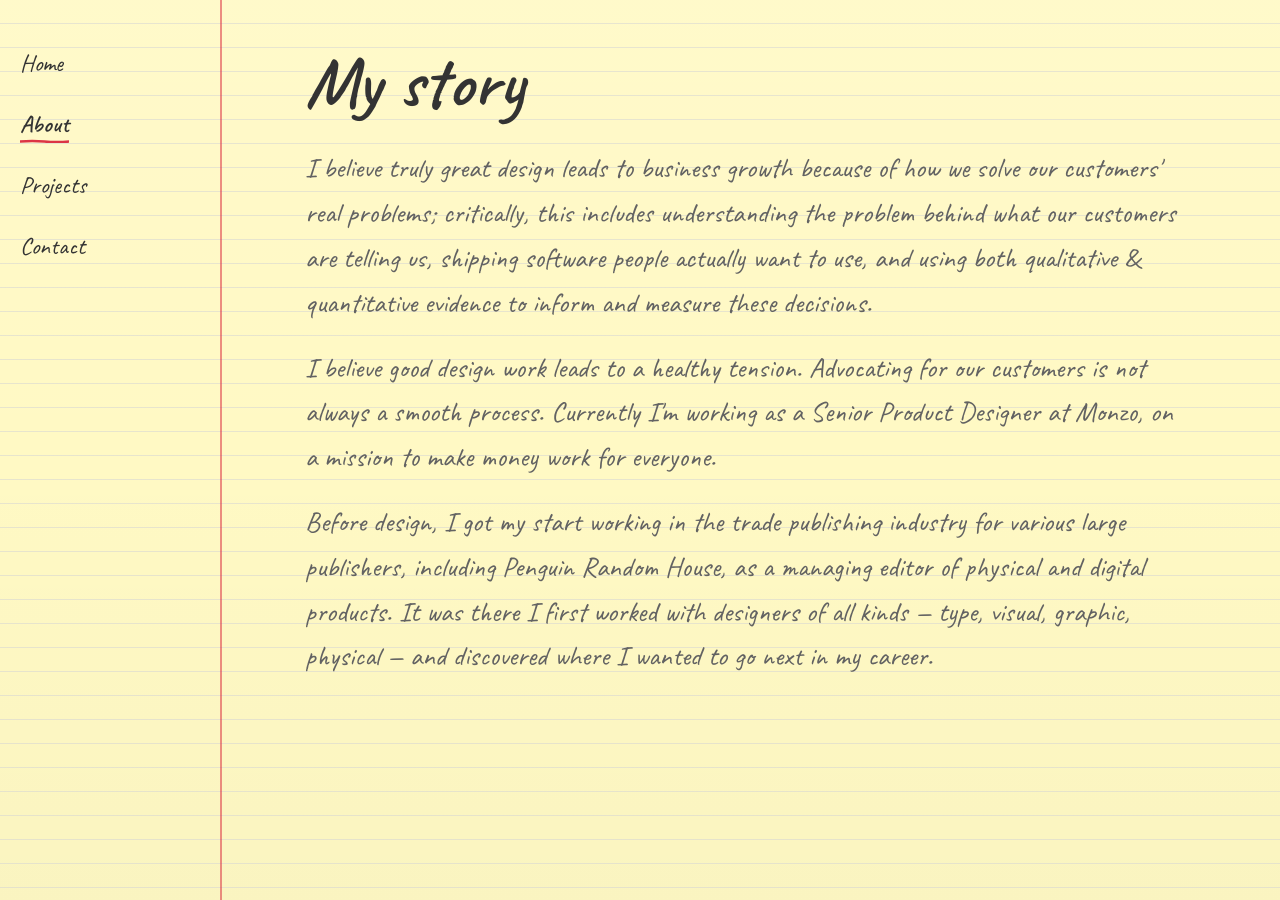
==== about.html @ bb5466f1 "Initial commit" ====
<!DOCTYPE html>
<html lang="en">
<head>
    <meta charset="UTF-8">
    <meta name="viewport" content="width=device-width, initial-scale=1.0">
    <title>About - Yellow Ruled Paper</title>
    <link rel="preconnect" href="https://fonts.googleapis.com">
    <link rel="preconnect" href="https://fonts.gstatic.com" crossorigin>
    <link href="https://fonts.googleapis.com/css2?family=Caveat:wght@400;500;600;700&display=swap" rel="stylesheet">
    <link rel="stylesheet" href="styles.css">
</head>
<body>
    <!-- Hamburger menu button (mobile only) -->
    <button class="hamburger" id="hamburger" aria-label="Toggle menu">
        <span></span>
        <span></span>
        <span></span>
    </button>

    <!-- Sidebar navigation -->
    <aside class="sidebar" id="sidebar">
        <nav>
            <ul>
                <li><a href="index.html">Home</a></li>
                <li><a href="about.html">About</a></li>
                <li><a href="projects.html">Projects</a></li>
                <li><a href="contact.html">Contact</a></li>
            </ul>
        </nav>
    </aside>

    <div class="paper">
        <div class="container">
            <h1>My story</h1>
            <p>I believe truly great design leads to business growth because of how we solve our customers' real problems; critically, this includes understanding the problem behind what our customers are telling us, shipping software people actually want to use, and using both qualitative & quantitative evidence to inform and measure these decisions.</p>

            <p>I believe good design work leads to a healthy tension. Advocating for our customers is not always a smooth process. Currently I'm working as a Senior Product Designer at Monzo, on a mission to make money work for everyone.</p>

            <p>Before design, I got my start working in the trade publishing industry for various large publishers, including Penguin Random House, as a managing editor of physical and digital products. It was there I first worked with designers of all kinds — type, visual, graphic, physical — and discovered where I wanted to go next in my career.</p>
        </div>
    </div>

    <script>
        const hamburger = document.getElementById('hamburger');
        const sidebar = document.getElementById('sidebar');

        hamburger.addEventListener('click', () => {
            hamburger.classList.toggle('active');
            sidebar.classList.toggle('active');
        });

        // Close sidebar when clicking outside (mobile only)
        document.addEventListener('click', (e) => {
            if (window.innerWidth <= 768) {
                if (!sidebar.contains(e.target) && !hamburger.contains(e.target)) {
                    hamburger.classList.remove('active');
                    sidebar.classList.remove('active');
                }
            }
        });

        // Mark active page in sidebar
        document.addEventListener('DOMContentLoaded', () => {
            const currentPage = window.location.pathname.split('/').pop() || 'index.html';
            const links = document.querySelectorAll('.sidebar nav ul li a');
            links.forEach(link => {
                const linkPage = link.getAttribute('href');
                if (linkPage === currentPage || (currentPage === '' && linkPage === 'index.html')) {
                    link.classList.add('active');
                }
            });
        });

        // Make text visible immediately (no animation)
        document.addEventListener('DOMContentLoaded', () => {
            const paper = document.querySelector('.paper');
            if (!paper) return;

            const elements = paper.querySelectorAll('h1, h2, p');
            elements.forEach(el => {
                el.style.visibility = 'visible';
            });
        });
    </script>
</body>
</html>
---- styles.css ----
* {
    margin: 0;
    padding: 0;
    box-sizing: border-box;
}

a, button {
    cursor: pointer;
}

body {
    background-color: #fff9c4;
    background-image: 
        repeating-linear-gradient(
            transparent,
            transparent 23px,
            rgba(212, 212, 212, 0.55) 23px,
            rgba(212, 212, 212, 0.55) 24px
        ),
        linear-gradient(
            to bottom,
            rgba(255, 255, 255, 0.1) 0%,
            transparent 50%,
            rgba(0, 0, 0, 0.02) 100%
        );
    font-family: 'Georgia', serif;
    min-height: 100vh;
    padding: 0;
    margin: 0;
    cursor: url("data:image/svg+xml,%3Csvg xmlns='http://www.w3.org/2000/svg' width='32' height='32' viewBox='0 0 32 32'%3E%3Ctext x='16' y='16' font-size='24' text-anchor='middle' dominant-baseline='central' transform='rotate(180 16 16)'%3E✏️%3C/text%3E%3C/svg%3E") 16 16, auto;
}

/* Hamburger menu button (mobile only) */
.hamburger {
    display: none;
    position: fixed;
    top: 20px;
    left: 20px;
    z-index: 1001;
    background-color: rgba(255, 249, 196, 0.9);
    border: 2px solid #333;
    border-radius: 4px;
    padding: 8px;
    cursor: pointer;
    flex-direction: column;
    gap: 5px;
}

.hamburger span {
    display: block;
    width: 25px;
    height: 3px;
    background-color: #333;
    transition: all 0.3s ease;
}

.hamburger.active span:nth-child(1) {
    transform: rotate(45deg) translate(8px, 8px);
}

.hamburger.active span:nth-child(2) {
    opacity: 0;
}

.hamburger.active span:nth-child(3) {
    transform: rotate(-45deg) translate(7px, -7px);
}

/* Sidebar navigation */
.sidebar {
    position: fixed;
    left: 0;
    top: 0;
    bottom: 0;
    width: 200px;
    background-color: transparent;
    padding: 40px 20px 20px 20px;
    z-index: 1000;
}

.sidebar nav ul {
    list-style: none;
}

.sidebar nav ul li {
    margin-bottom: 15px;
}

.sidebar nav ul li a {
    color: #333;
    text-decoration: none;
    font-family: 'Caveat', cursive;
    font-size: 24px;
    display: inline-block;
    padding: 8px 0;
    position: relative;
    transition: color 0.2s ease, font-size 0.3s ease, transform 0.3s ease;
    cursor: pointer;
}

.sidebar nav ul li a::after {
    content: '';
    position: absolute;
    bottom: 4px;
    left: 0;
    width: 0;
    height: 4px;
    background-image: url("data:image/svg+xml,%3Csvg xmlns='http://www.w3.org/2000/svg' viewBox='0 0 200 4' preserveAspectRatio='none'%3E%3Cpath d='M0,2.5 Q50,1.5 100,2.5 T200,2.5' stroke='%23dc3545' stroke-width='2.5' fill='none' stroke-linecap='round'/%3E%3C/svg%3E");
    background-size: 100% 100%;
    background-repeat: no-repeat;
    background-position: left center;
    opacity: 0;
    transition: opacity 0.1s ease;
}

.sidebar nav ul li a:hover {
    color: #dc3545;
    font-size: 29px;
    transform: rotate(2deg);
}

.sidebar nav ul li a:hover::after {
    opacity: 1;
    animation: drawLine 0.7s cubic-bezier(0.4, 0, 0.2, 1) forwards;
}

.sidebar nav ul li a.active {
    font-weight: 600;
    color: #333;
}

.sidebar nav ul li a.active::after {
    opacity: 1;
    width: 100%;
}

@keyframes drawLine {
    from {
        width: 0;
    }
    to {
        width: 100%;
    }
}

.paper {
    background-color: transparent;
    min-height: 100vh;
    width: 100%;
    position: relative;
    padding-left: 250px;
    padding-top: 40px;
    padding-right: 40px;
    padding-bottom: 40px;
}

.paper h1, .paper h2, .paper p {
    visibility: hidden;
}

.paper h1 {
    font-family: 'Caveat', cursive;
    font-size: 72px;
    font-weight: 600;
    color: #333;
    margin-bottom: 20px;
    line-height: 1.2;
    position: relative;
    display: inline-block;
    max-width: fit-content;
    z-index: 1;
}

.paper h2 {
    font-family: 'Caveat', cursive;
    font-size: 45px;
    font-weight: 400;
    color: #333;
    margin-bottom: 20px;
    line-height: 1.4;
    position: relative;
    display: table;
    width: max-content;
    max-width: 100%;
}


.paper p {
    font-family: 'Caveat', cursive;
    font-size: 28px;
    font-weight: 300;
    color: #626262;
    line-height: 1.6;
    margin-bottom: 20px;
}

/* Subtle highlighter effect for links in paper content */
.paper a {
    color: #626262;
    text-decoration: none;
    padding: 0 4px;
    position: relative;
    display: inline-block;
    z-index: 0;
}

.paper a::before {
    content: '';
    position: absolute;
    left: 0;
    right: 0;
    top: 0.15em;
    bottom: 0.15em;
    background-color: rgba(34, 197, 94, 0.25);
    border-radius: 2px;
    z-index: -1;
    transition: background-color 0.2s ease;
    pointer-events: none;
}

.paper a:hover::before {
    background-color: rgba(34, 197, 94, 0.35);
}

/* LinkedIn link styling */
.paper .linkedin-link {
    display: block;
    margin-top: 60px;
    padding: 0;
    transition: transform 0.2s ease;
}

.paper .linkedin-link::before {
    display: none;
}

.paper .linkedin-link:hover {
    transform: translate(2px, 2px);
}

.paper .linkedin-logo {
    display: block;
    height: 56px;
    width: auto;
}

/* Red margin line */
.paper::before {
    content: '';
    position: absolute;
    left: 220px;
    top: 0;
    bottom: 0;
    width: 2px;
    background-color: rgba(220, 53, 69, 0.55);
}

/* Index cards container */
.cards-container {
    position: relative;
    margin-top: 40px;
    max-width: 400px;
    margin-left: 0;
    min-height: 300px;
    padding-bottom: 80px;
}

/* Index card styling */
.index-card {
    background-color: #fffef7;
    border: 1px solid rgba(0, 0, 0, 0.1);
    border-radius: 2px;
    padding: 30px;
    box-shadow: 0 2px 8px rgba(0, 0, 0, 0.08), 0 1px 3px rgba(0, 0, 0, 0.05);
    transition: transform 0.3s ease, box-shadow 0.3s ease;
    cursor: pointer;
    background-image: 
        repeating-linear-gradient(
            transparent,
            transparent 23px,
            rgba(0, 0, 0, 0.05) 23px,
            rgba(0, 0, 0, 0.05) 24px
        );
    position: absolute;
    width: 100%;
    max-width: 400px;
}

/* Pastel colors for each card */
.index-card:nth-child(1) {
    background-color: #e3f2fd; /* Baby blue */
    background-image: 
        repeating-linear-gradient(
            transparent,
            transparent 23px,
            rgba(0, 0, 0, 0.05) 23px,
            rgba(0, 0, 0, 0.05) 24px
        );
    top: 0;
    left: 0;
    z-index: 3;
    transform: rotate(-3deg);
    --base-rotation: -3deg;
}

.index-card:nth-child(2) {
    background-color: #c8e6c9; /* Green */
    background-image: 
        repeating-linear-gradient(
            transparent,
            transparent 23px,
            rgba(0, 0, 0, 0.05) 23px,
            rgba(0, 0, 0, 0.05) 24px
        );
    top: 8px;
    left: 12px;
    z-index: 2;
    transform: rotate(1deg);
    --base-rotation: 1deg;
}

.index-card:nth-child(3) {
    background-color: #fce4ec; /* Pink */
    background-image: 
        repeating-linear-gradient(
            transparent,
            transparent 23px,
            rgba(0, 0, 0, 0.05) 23px,
            rgba(0, 0, 0, 0.05) 24px
        );
    top: 16px;
    left: 24px;
    z-index: 1;
    transform: rotate(4deg);
    --base-rotation: 4deg;
}

.index-card:hover {
    transform: rotate(var(--base-rotation, 0deg)) scale(1.05) translateY(-5px);
    box-shadow: 0 4px 16px rgba(0, 0, 0, 0.12), 0 2px 6px rgba(0, 0, 0, 0.08);
    z-index: 10;
}

.index-card:nth-child(1):hover {
    transform: rotate(-3deg) scale(1.05) translateY(-5px);
}

.index-card:nth-child(2):hover {
    transform: rotate(1deg) scale(1.05) translateY(-5px);
}

.index-card:nth-child(3):hover {
    transform: rotate(4deg) scale(1.05) translateY(-5px);
}

.index-card h2 {
    margin-bottom: 15px;
    font-size: 28px;
}

.index-card p {
    margin-bottom: 0;
    font-size: 15px;
}

/* 
 * Reusable page container utility
 * 
 * Usage: Wrap main content sections with <div class="container">
 * This ensures content never runs edge-to-edge and respects safe areas.
 * 
 * Example:
 *   <main>
 *     <div class="container">
 *       <h1>Title</h1>
 *       <p>Content...</p>
 *     </div>
 *   </main>
 */
.container {
    --page-pad: clamp(16px, 4vw, 40px);
    max-width: 60rem; /* 960px */
    margin-inline: auto;
    padding-left: max(env(safe-area-inset-left), var(--page-pad));
    padding-right: max(env(safe-area-inset-right), var(--page-pad));
    width: 100%;
}

/* Section spacing utility for consistent vertical rhythm */
.section {
    padding-block: clamp(32px, 6vw, 96px);
}

/* Mobile styles */
@media (max-width: 768px) {
    .hamburger {
        display: flex;
    }

    .sidebar {
        transform: translateX(-100%);
        transition: transform 0.3s ease, opacity 0.3s ease;
        opacity: 0;
        pointer-events: none;
    }

    .sidebar.active {
        transform: translateX(0) rotate(-2deg);
        opacity: 1;
        pointer-events: auto;
        background-color: #e3f2fd; /* Baby blue like first index card */
        border: 1px solid rgba(0, 0, 0, 0.1);
        border-radius: 2px;
        box-shadow: 0 2px 8px rgba(0, 0, 0, 0.08), 0 1px 3px rgba(0, 0, 0, 0.05);
        background-image: 
            repeating-linear-gradient(
                transparent,
                transparent 23px,
                rgba(0, 0, 0, 0.05) 23px,
                rgba(0, 0, 0, 0.05) 24px
            );
        width: 280px;
        padding: 40px 30px 30px 30px;
        top: 20px;
        left: 20px;
        bottom: auto;
        height: auto;
        max-height: calc(100vh - 40px);
        overflow-y: auto;
    }

    .paper {
        padding-left: 80px;
    }

    .paper::before {
        left: 50px;
    }

    .cards-container {
        max-width: 100%;
        padding-bottom: 60px;
    }
    
    .index-card {
        max-width: 100%;
    }
}
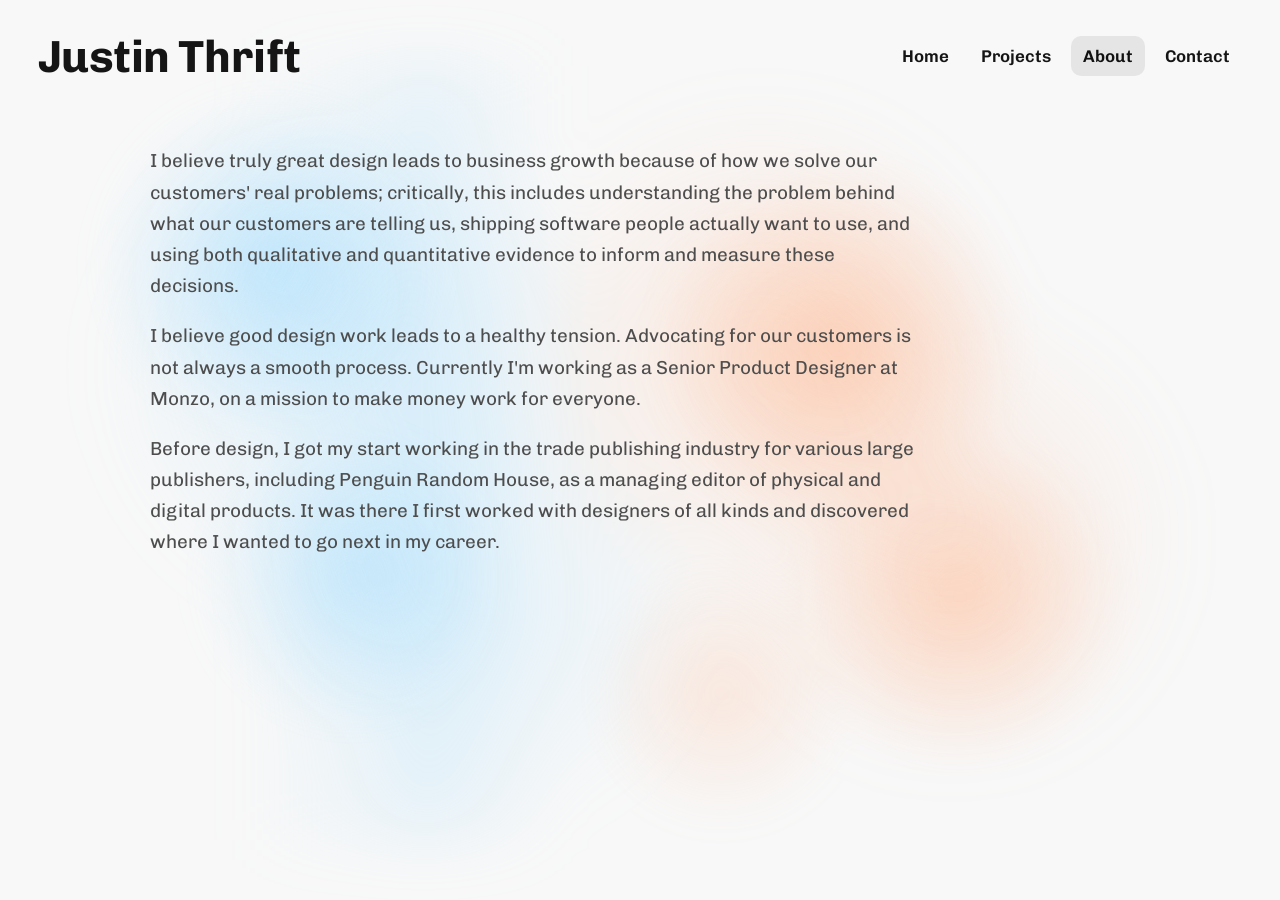
==== commit cc0a1fbc: "new styles" ====
--- a/about.html
+++ b/about.html
@@ -3,85 +3,55 @@
 <head>
     <meta charset="UTF-8">
     <meta name="viewport" content="width=device-width, initial-scale=1.0">
-    <title>About - Yellow Ruled Paper</title>
+    <title>About - Justin Thrift</title>
+    <link rel="canonical" href="https://justinthrift.design/about.html">
+    <script>
+        if (window.location.hostname.startsWith("www.")) {
+            window.location.replace(window.location.href.replace("www.", ""));
+        }
+    </script>
     <link rel="preconnect" href="https://fonts.googleapis.com">
     <link rel="preconnect" href="https://fonts.gstatic.com" crossorigin>
-    <link href="https://fonts.googleapis.com/css2?family=Caveat:wght@400;500;600;700&display=swap" rel="stylesheet">
+    <link href="https://fonts.googleapis.com/css2?family=Chivo:wght@300;400;500;700;900&display=swap" rel="stylesheet">
     <link rel="stylesheet" href="styles.css">
 </head>
 <body>
-    <!-- Hamburger menu button (mobile only) -->
-    <button class="hamburger" id="hamburger" aria-label="Toggle menu">
-        <span></span>
-        <span></span>
-        <span></span>
-    </button>
+    <header class="site-header">
+        <a class="brand" href="index.html">Justin Thrift</a>
 
-    <!-- Sidebar navigation -->
-    <aside class="sidebar" id="sidebar">
-        <nav>
+        <nav class="desktop-nav site-nav" aria-label="Primary">
             <ul>
                 <li><a href="index.html">Home</a></li>
+                <li><a href="projects.html">Projects</a></li>
                 <li><a href="about.html">About</a></li>
-                <li><a href="projects.html">Projects</a></li>
                 <li><a href="contact.html">Contact</a></li>
             </ul>
         </nav>
-    </aside>
 
-    <div class="paper">
+        <button class="menu-toggle" id="menu-toggle" aria-label="Open navigation menu" aria-expanded="false" aria-controls="mobile-nav">
+            <span class="line"></span>
+        </button>
+    </header>
+
+    <nav class="mobile-nav site-nav" id="mobile-nav" aria-label="Mobile primary">
+        <ul>
+            <li><a href="index.html">Home</a></li>
+            <li><a href="projects.html">Projects</a></li>
+            <li><a href="about.html">About</a></li>
+            <li><a href="contact.html">Contact</a></li>
+        </ul>
+    </nav>
+
+    <main class="paper">
         <div class="container">
-            <h1>My story</h1>
-            <p>I believe truly great design leads to business growth because of how we solve our customers' real problems; critically, this includes understanding the problem behind what our customers are telling us, shipping software people actually want to use, and using both qualitative & quantitative evidence to inform and measure these decisions.</p>
+            <p>I believe truly great design leads to business growth because of how we solve our customers' real problems; critically, this includes understanding the problem behind what our customers are telling us, shipping software people actually want to use, and using both qualitative and quantitative evidence to inform and measure these decisions.</p>
 
             <p>I believe good design work leads to a healthy tension. Advocating for our customers is not always a smooth process. Currently I'm working as a Senior Product Designer at Monzo, on a mission to make money work for everyone.</p>
 
-            <p>Before design, I got my start working in the trade publishing industry for various large publishers, including Penguin Random House, as a managing editor of physical and digital products. It was there I first worked with designers of all kinds — type, visual, graphic, physical — and discovered where I wanted to go next in my career.</p>
+            <p>Before design, I got my start working in the trade publishing industry for various large publishers, including Penguin Random House, as a managing editor of physical and digital products. It was there I first worked with designers of all kinds and discovered where I wanted to go next in my career.</p>
         </div>
-    </div>
+    </main>
 
-    <script>
-        const hamburger = document.getElementById('hamburger');
-        const sidebar = document.getElementById('sidebar');
-
-        hamburger.addEventListener('click', () => {
-            hamburger.classList.toggle('active');
-            sidebar.classList.toggle('active');
-        });
-
-        // Close sidebar when clicking outside (mobile only)
-        document.addEventListener('click', (e) => {
-            if (window.innerWidth <= 768) {
-                if (!sidebar.contains(e.target) && !hamburger.contains(e.target)) {
-                    hamburger.classList.remove('active');
-                    sidebar.classList.remove('active');
-                }
-            }
-        });
-
-        // Mark active page in sidebar
-        document.addEventListener('DOMContentLoaded', () => {
-            const currentPage = window.location.pathname.split('/').pop() || 'index.html';
-            const links = document.querySelectorAll('.sidebar nav ul li a');
-            links.forEach(link => {
-                const linkPage = link.getAttribute('href');
-                if (linkPage === currentPage || (currentPage === '' && linkPage === 'index.html')) {
-                    link.classList.add('active');
-                }
-            });
-        });
-
-        // Make text visible immediately (no animation)
-        document.addEventListener('DOMContentLoaded', () => {
-            const paper = document.querySelector('.paper');
-            if (!paper) return;
-
-            const elements = paper.querySelectorAll('h1, h2, p');
-            elements.forEach(el => {
-                el.style.visibility = 'visible';
-            });
-        });
-    </script>
+    <script src="scripts/navigation.js"></script>
 </body>
 </html>
-
--- a/styles.css
+++ b/styles.css
@@ -4,446 +4,547 @@
     box-sizing: border-box;
 }
 
-a, button {
+:root {
+    --bg: #F8F8F8;
+    --text: #151515;
+    --muted: #4d4d4d;
+    --line: rgba(0, 0, 0, 0.08);
+    --panel: rgba(255, 255, 255, 0.7);
+    --panel-strong: rgba(255, 255, 255, 0.9);
+    --brand-blue: #97D9FF;
+    --brand-orange: #FFB187;
+}
+
+body {
+    font-family: "Chivo", -apple-system, BlinkMacSystemFont, "Segoe UI", sans-serif;
+    color: var(--text);
+    background-color: var(--bg);
+    min-height: 100vh;
+    overflow-x: hidden;
+    position: relative;
+}
+
+body::before,
+body::after {
+    content: "";
+    position: fixed;
+    inset: 0;
+    pointer-events: none;
+    z-index: -1;
+}
+
+body::before {
+    background:
+        radial-gradient(circle, rgba(151, 217, 255, 0.48) 0%, rgba(151, 217, 255, 0) 68%) 8% 18% / 300px 300px no-repeat,
+        radial-gradient(circle, rgba(151, 217, 255, 0.43) 0%, rgba(151, 217, 255, 0) 68%) 18% 74% / 260px 260px no-repeat,
+        radial-gradient(circle, rgba(255, 177, 135, 0.46) 0%, rgba(255, 177, 135, 0) 70%) 72% 32% / 330px 330px no-repeat,
+        radial-gradient(circle, rgba(255, 177, 135, 0.42) 0%, rgba(255, 177, 135, 0) 70%) 82% 78% / 285px 285px no-repeat,
+        radial-gradient(circle, rgba(255, 177, 135, 0.28) 0%, rgba(255, 177, 135, 0) 72%) 58% 92% / 220px 220px no-repeat;
+    filter: blur(18px);
+    animation: ambient-drift-a 42s ease-in-out infinite alternate;
+}
+
+body::after {
+    background:
+        linear-gradient(
+            90deg,
+            rgba(151, 217, 255, 0) 0%,
+            rgba(151, 217, 255, 0.11) 44%,
+            rgba(151, 217, 255, 0.2) 57%,
+            rgba(151, 217, 255, 0) 100%
+        ) 24% 52% / 260px 84% no-repeat,
+        radial-gradient(circle, rgba(151, 217, 255, 0.24) 0%, rgba(151, 217, 255, 0) 72%) 14% 34% / 420px 420px no-repeat,
+        radial-gradient(circle, rgba(151, 217, 255, 0.2) 0%, rgba(151, 217, 255, 0) 72%) 28% 86% / 360px 360px no-repeat,
+        radial-gradient(circle, rgba(255, 177, 135, 0.24) 0%, rgba(255, 177, 135, 0) 72%) 68% 28% / 430px 430px no-repeat,
+        radial-gradient(circle, rgba(255, 177, 135, 0.2) 0%, rgba(255, 177, 135, 0) 74%) 88% 72% / 390px 390px no-repeat;
+    filter: blur(30px);
+    animation: ambient-drift-b 55s ease-in-out infinite alternate;
+}
+
+@keyframes ambient-drift-a {
+    from {
+        transform: translate3d(-0.4%, 0.25%, 0) scale(1);
+    }
+
+    to {
+        transform: translate3d(0.45%, -0.35%, 0) scale(1.02);
+    }
+}
+
+@keyframes ambient-drift-b {
+    from {
+        transform: translate3d(0.28%, 0.22%, 0) scale(1);
+    }
+
+    to {
+        transform: translate3d(-0.3%, -0.24%, 0) scale(1.018);
+    }
+}
+
+a,
+button {
     cursor: pointer;
 }
 
-body {
-    background-color: #fff9c4;
-    background-image: 
-        repeating-linear-gradient(
-            transparent,
-            transparent 23px,
-            rgba(212, 212, 212, 0.55) 23px,
-            rgba(212, 212, 212, 0.55) 24px
-        ),
-        linear-gradient(
-            to bottom,
-            rgba(255, 255, 255, 0.1) 0%,
-            transparent 50%,
-            rgba(0, 0, 0, 0.02) 100%
-        );
-    font-family: 'Georgia', serif;
-    min-height: 100vh;
-    padding: 0;
-    margin: 0;
-    cursor: url("data:image/svg+xml,%3Csvg xmlns='http://www.w3.org/2000/svg' width='32' height='32' viewBox='0 0 32 32'%3E%3Ctext x='16' y='16' font-size='24' text-anchor='middle' dominant-baseline='central' transform='rotate(180 16 16)'%3E✏️%3C/text%3E%3C/svg%3E") 16 16, auto;
-}
-
-/* Hamburger menu button (mobile only) */
-.hamburger {
+.site-header {
+    position: relative;
+    z-index: 1000;
+    display: flex;
+    align-items: center;
+    justify-content: space-between;
+    padding: clamp(1.3rem, 1rem + 1.1vw, 2rem) clamp(1.4rem, 1rem + 2.1vw, 2.35rem);
+}
+
+.brand {
+    text-decoration: none;
+    color: var(--text);
+    font-size: 45px;
+    font-weight: 700;
+    letter-spacing: -0.01em;
+}
+
+.site-nav ul {
+    list-style: none;
+    display: flex;
+    align-items: center;
+    gap: 0.5rem;
+}
+
+.site-nav a {
+    text-decoration: none;
+    color: var(--text);
+    font-size: 20px;
+    font-weight: 600;
+    line-height: 1;
+    padding: 12px 14px;
+    border-radius: 10px;
+    transition: background-color 0.2s ease, color 0.2s ease;
+}
+
+.site-nav a:hover,
+.site-nav a:focus-visible {
+    background-color: rgba(0, 0, 0, 0.06);
+    outline: none;
+}
+
+.site-nav a.active {
+    color: #111;
+    background-color: rgba(0, 0, 0, 0.075);
+}
+
+.desktop-nav {
+    display: flex;
+}
+
+.desktop-nav a {
+    font-size: 17px;
+    font-weight: 600;
+    padding: 10px 12px;
+}
+
+.menu-toggle {
+    border: 0;
+    background: transparent;
+    width: 3rem;
+    height: 3rem;
+    border-radius: 8px;
+    display: none;
+    align-items: center;
+    justify-content: center;
+    position: relative;
+}
+
+.menu-toggle:hover,
+.menu-toggle:focus-visible {
+    background-color: rgba(0, 0, 0, 0.06);
+    outline: none;
+}
+
+.menu-toggle .line,
+.menu-toggle::before,
+.menu-toggle::after {
+    content: "";
+    position: absolute;
+    width: 2.2rem;
+    height: 3px;
+    border-radius: 999px;
+    background-color: var(--text);
+    transition: transform 0.25s ease, opacity 0.25s ease;
+}
+
+.menu-toggle::before {
+    transform: translateY(-0.56rem);
+}
+
+.menu-toggle::after {
+    transform: translateY(0.56rem);
+}
+
+.menu-toggle[aria-expanded="true"] .line {
+    opacity: 0;
+}
+
+.menu-toggle[aria-expanded="true"]::before {
+    transform: rotate(45deg);
+}
+
+.menu-toggle[aria-expanded="true"]::after {
+    transform: rotate(-45deg);
+}
+
+.mobile-nav {
     display: none;
     position: fixed;
-    top: 20px;
-    left: 20px;
-    z-index: 1001;
-    background-color: rgba(255, 249, 196, 0.9);
-    border: 2px solid #333;
-    border-radius: 4px;
+    top: 76px;
+    right: 12px;
+    width: min(280px, calc(100vw - 24px));
+    background: rgba(255, 255, 255, 0.72);
+    border: 1px solid var(--line);
+    border-radius: 14px;
+    box-shadow: 0 14px 34px rgba(0, 0, 0, 0.11);
+    backdrop-filter: blur(10px);
+    opacity: 0;
+    transform: translateY(-10px);
+    pointer-events: none;
+    transition: opacity 0.24s ease, transform 0.24s ease;
+    z-index: 999;
+}
+
+.mobile-nav.is-open {
+    opacity: 1;
+    transform: translateY(0);
+    pointer-events: auto;
+}
+
+.mobile-nav ul {
+    display: grid;
+    gap: 4px;
     padding: 8px;
-    cursor: pointer;
+}
+
+.mobile-nav li {
+    list-style: none;
+}
+
+.mobile-nav a {
+    display: block;
+    width: 100%;
+    font-size: 18px;
+    font-weight: 700;
+    line-height: 1.15;
+    border-radius: 10px;
+    padding: 10px 12px;
+}
+
+.mobile-nav a.active {
+    background-color: rgba(0, 0, 0, 0.08);
+}
+
+.paper {
+    padding-top: clamp(1.4rem, 0.9rem + 1.4vw, 2.8rem);
+    padding-bottom: clamp(2rem, 6vw, 5rem);
+}
+
+.container {
+    width: min(980px, calc(100% - 2rem));
+    margin-inline: auto;
+}
+
+h1 {
+    font-size: clamp(2rem, 1.6rem + 2.2vw, 3.6rem);
+    line-height: 1.1;
+    margin-bottom: 1.25rem;
+    letter-spacing: 0.01em;
+}
+
+h2 {
+    font-size: clamp(1.35rem, 1.15rem + 1vw, 2.1rem);
+    line-height: 1.25;
+    margin-bottom: 0.8rem;
+}
+
+p {
+    color: var(--muted);
+    font-size: clamp(1rem, 0.92rem + 0.35vw, 1.18rem);
+    line-height: 1.65;
+    max-width: 64ch;
+    margin-bottom: 1.2rem;
+}
+
+.paper a:not(.card-link):not(.brand):not(.linkedin-link) {
+    color: var(--text);
+    text-underline-offset: 0.18em;
+    text-decoration-thickness: 0.08em;
+}
+
+.cards-stack,
+.cards-grid {
+    margin-top: 2.7rem;
+}
+
+.cards-stack {
+    display: grid;
+    gap: 1rem;
+    max-width: 700px;
+}
+
+.cards-grid {
+    display: grid;
+    grid-template-columns: repeat(2, minmax(0, 1fr));
+    gap: 1rem;
+}
+
+.card-link {
+    display: block;
+    width: 100%;
+    text-decoration: none;
+    color: inherit;
+}
+
+.index-card {
+    height: 100%;
+    border: 1px solid var(--line);
+    border-radius: 18px;
+    background: var(--panel);
+    box-shadow: 0 12px 36px rgba(21, 21, 21, 0.08);
+    backdrop-filter: blur(8px);
+    padding: clamp(1.15rem, 1rem + 0.7vw, 1.8rem);
+    transition: transform 0.25s ease, box-shadow 0.25s ease;
+}
+
+.card-link:hover .index-card,
+.card-link:focus-visible .index-card {
+    transform: translateY(-3px);
+    box-shadow: 0 20px 38px rgba(21, 21, 21, 0.12);
+}
+
+.cards-stack .card-link:nth-child(1) .index-card,
+.cards-grid .card-link:nth-child(1) .index-card {
+    background: linear-gradient(
+        140deg,
+        rgba(151, 217, 255, 0.32),
+        var(--panel-strong)
+    );
+}
+
+.cards-stack .card-link:nth-child(2) .index-card,
+.cards-grid .card-link:nth-child(2) .index-card {
+    background: linear-gradient(
+        140deg,
+        rgba(255, 255, 255, 0.82),
+        var(--panel-strong)
+    );
+}
+
+.cards-stack .card-link:nth-child(3) .index-card,
+.cards-grid .card-link:nth-child(3) .index-card {
+    background: linear-gradient(
+        140deg,
+        rgba(255, 177, 135, 0.3),
+        var(--panel-strong)
+    );
+}
+
+.cards-stack .card-link:nth-child(4) .index-card,
+.cards-grid .card-link:nth-child(4) .index-card {
+    background: linear-gradient(
+        140deg,
+        rgba(255, 177, 135, 0.16),
+        var(--panel-strong)
+    );
+}
+
+.index-card h2 {
+    margin-bottom: 0.5rem;
+    font-size: clamp(1.15rem, 1.05rem + 0.55vw, 1.6rem);
+}
+
+.index-card p {
+    font-size: 1rem;
+    margin-bottom: 0;
+    max-width: none;
+}
+
+.paper.contact-page .container {
+    min-height: calc(100vh - 8.5rem);
+    display: flex;
     flex-direction: column;
-    gap: 5px;
-}
-
-.hamburger span {
+    align-items: flex-start;
+    justify-content: center;
+}
+
+.paper.contact-page h1 {
+    font-size: clamp(1.6rem, 1.35rem + 1.2vw, 2.5rem);
+}
+
+.linkedin-link {
+    display: inline-block;
+    margin-top: 1.3rem;
+}
+
+.linkedin-logo {
     display: block;
-    width: 25px;
-    height: 3px;
-    background-color: #333;
-    transition: all 0.3s ease;
-}
-
-.hamburger.active span:nth-child(1) {
-    transform: rotate(45deg) translate(8px, 8px);
-}
-
-.hamburger.active span:nth-child(2) {
+    width: auto;
+    height: 2.8rem;
+}
+
+@media (max-width: 900px) {
+    .desktop-nav {
+        display: none;
+    }
+
+    .menu-toggle {
+        display: inline-flex;
+    }
+
+    .mobile-nav {
+        display: block;
+    }
+
+    .brand {
+        font-size: 32px;
+    }
+
+    .container {
+        width: min(980px, calc(100% - 2.5rem));
+    }
+
+    .cards-grid {
+        grid-template-columns: 1fr;
+    }
+}
+
+@media (max-width: 1200px) {
+    .site-header {
+        padding-inline: clamp(1.2rem, 2.6vw, 2rem);
+    }
+
+    .brand {
+        font-size: 36px;
+    }
+
+    .container {
+        width: min(980px, calc(100% - 3rem));
+    }
+}
+
+@media (max-width: 560px) {
+    .brand {
+        font-size: 28px;
+    }
+
+    .menu-toggle {
+        width: 2.6rem;
+        height: 2.6rem;
+    }
+
+    .menu-toggle .line,
+    .menu-toggle::before,
+    .menu-toggle::after {
+        width: 2rem;
+        height: 3px;
+    }
+
+    .menu-toggle::before {
+        transform: translateY(-0.48rem);
+    }
+
+    .menu-toggle::after {
+        transform: translateY(0.48rem);
+    }
+
+    .mobile-nav {
+        top: 70px;
+    }
+
+    .mobile-nav a {
+        font-size: 17px;
+    }
+}
+
+@media (min-width: 700px) {
+    body::before {
+        background:
+            radial-gradient(circle, rgba(151, 217, 255, 0.5) 0%, rgba(151, 217, 255, 0) 68%) 10% 16% / 360px 360px no-repeat,
+            radial-gradient(circle, rgba(151, 217, 255, 0.4) 0%, rgba(151, 217, 255, 0) 68%) 20% 72% / 320px 320px no-repeat,
+            radial-gradient(circle, rgba(255, 177, 135, 0.48) 0%, rgba(255, 177, 135, 0) 70%) 72% 30% / 380px 380px no-repeat,
+            radial-gradient(circle, rgba(255, 177, 135, 0.42) 0%, rgba(255, 177, 135, 0) 70%) 84% 76% / 340px 340px no-repeat,
+            radial-gradient(circle, rgba(255, 177, 135, 0.24) 0%, rgba(255, 177, 135, 0) 72%) 58% 88% / 260px 260px no-repeat;
+    }
+
+    body::after {
+        background:
+            linear-gradient(
+                90deg,
+                rgba(151, 217, 255, 0) 0%,
+                rgba(151, 217, 255, 0.12) 44%,
+                rgba(151, 217, 255, 0.2) 57%,
+                rgba(151, 217, 255, 0) 100%
+            ) 25% 52% / 310px 86% no-repeat,
+            radial-gradient(circle, rgba(151, 217, 255, 0.24) 0%, rgba(151, 217, 255, 0) 72%) 13% 28% / 520px 520px no-repeat,
+            radial-gradient(circle, rgba(151, 217, 255, 0.18) 0%, rgba(151, 217, 255, 0) 72%) 32% 84% / 440px 440px no-repeat,
+            radial-gradient(circle, rgba(255, 177, 135, 0.22) 0%, rgba(255, 177, 135, 0) 72%) 66% 26% / 520px 520px no-repeat,
+            radial-gradient(circle, rgba(255, 177, 135, 0.18) 0%, rgba(255, 177, 135, 0) 74%) 88% 70% / 460px 460px no-repeat;
+    }
+}
+
+.home-page .paper {
+    min-height: calc(100vh - 6rem);
+    display: block;
+}
+
+.home-page .home-content {
+    width: min(760px, 100%);
+    margin-top: clamp(1.2rem, 3.5vh, 2.2rem);
+    margin-bottom: 1.2rem;
+}
+
+.home-page .home-content h2,
+.home-page .home-content p {
+    font-size: 28px;
+    line-height: 1.15;
+    font-weight: 500;
+    max-width: 34ch;
+}
+
+.rotating-role {
+    color: #1481C1;
+    display: inline-block;
+    min-width: 11ch;
+    white-space: nowrap;
+    text-align: left;
+    transition: opacity 220ms ease, transform 220ms ease;
+    will-change: opacity, transform;
+}
+
+.rotating-role.is-fading {
     opacity: 0;
-}
-
-.hamburger.active span:nth-child(3) {
-    transform: rotate(-45deg) translate(7px, -7px);
-}
-
-/* Sidebar navigation */
-.sidebar {
-    position: fixed;
-    left: 0;
-    top: 0;
-    bottom: 0;
-    width: 200px;
-    background-color: transparent;
-    padding: 40px 20px 20px 20px;
-    z-index: 1000;
-}
-
-.sidebar nav ul {
-    list-style: none;
-}
-
-.sidebar nav ul li {
-    margin-bottom: 15px;
-}
-
-.sidebar nav ul li a {
-    color: #333;
-    text-decoration: none;
-    font-family: 'Caveat', cursive;
-    font-size: 24px;
-    display: inline-block;
-    padding: 8px 0;
-    position: relative;
-    transition: color 0.2s ease, font-size 0.3s ease, transform 0.3s ease;
-    cursor: pointer;
-}
-
-.sidebar nav ul li a::after {
-    content: '';
-    position: absolute;
-    bottom: 4px;
-    left: 0;
-    width: 0;
-    height: 4px;
-    background-image: url("data:image/svg+xml,%3Csvg xmlns='http://www.w3.org/2000/svg' viewBox='0 0 200 4' preserveAspectRatio='none'%3E%3Cpath d='M0,2.5 Q50,1.5 100,2.5 T200,2.5' stroke='%23dc3545' stroke-width='2.5' fill='none' stroke-linecap='round'/%3E%3C/svg%3E");
-    background-size: 100% 100%;
-    background-repeat: no-repeat;
-    background-position: left center;
-    opacity: 0;
-    transition: opacity 0.1s ease;
-}
-
-.sidebar nav ul li a:hover {
-    color: #dc3545;
-    font-size: 29px;
-    transform: rotate(2deg);
-}
-
-.sidebar nav ul li a:hover::after {
-    opacity: 1;
-    animation: drawLine 0.7s cubic-bezier(0.4, 0, 0.2, 1) forwards;
-}
-
-.sidebar nav ul li a.active {
-    font-weight: 600;
-    color: #333;
-}
-
-.sidebar nav ul li a.active::after {
-    opacity: 1;
-    width: 100%;
-}
-
-@keyframes drawLine {
-    from {
-        width: 0;
-    }
-    to {
-        width: 100%;
-    }
-}
-
-.paper {
-    background-color: transparent;
-    min-height: 100vh;
-    width: 100%;
-    position: relative;
-    padding-left: 250px;
-    padding-top: 40px;
-    padding-right: 40px;
-    padding-bottom: 40px;
-}
-
-.paper h1, .paper h2, .paper p {
-    visibility: hidden;
-}
-
-.paper h1 {
-    font-family: 'Caveat', cursive;
-    font-size: 72px;
-    font-weight: 600;
-    color: #333;
-    margin-bottom: 20px;
-    line-height: 1.2;
-    position: relative;
-    display: inline-block;
-    max-width: fit-content;
-    z-index: 1;
-}
-
-.paper h2 {
-    font-family: 'Caveat', cursive;
-    font-size: 45px;
-    font-weight: 400;
-    color: #333;
-    margin-bottom: 20px;
-    line-height: 1.4;
-    position: relative;
-    display: table;
-    width: max-content;
-    max-width: 100%;
-}
-
-
-.paper p {
-    font-family: 'Caveat', cursive;
-    font-size: 28px;
-    font-weight: 300;
-    color: #626262;
-    line-height: 1.6;
-    margin-bottom: 20px;
-}
-
-/* Subtle highlighter effect for links in paper content */
-.paper a {
-    color: #626262;
-    text-decoration: none;
-    padding: 0 4px;
-    position: relative;
-    display: inline-block;
-    z-index: 0;
-}
-
-.paper a::before {
-    content: '';
-    position: absolute;
-    left: 0;
-    right: 0;
-    top: 0.15em;
-    bottom: 0.15em;
-    background-color: rgba(34, 197, 94, 0.25);
-    border-radius: 2px;
-    z-index: -1;
-    transition: background-color 0.2s ease;
-    pointer-events: none;
-}
-
-.paper a:hover::before {
-    background-color: rgba(34, 197, 94, 0.35);
-}
-
-/* LinkedIn link styling */
-.paper .linkedin-link {
-    display: block;
-    margin-top: 60px;
-    padding: 0;
-    transition: transform 0.2s ease;
-}
-
-.paper .linkedin-link::before {
-    display: none;
-}
-
-.paper .linkedin-link:hover {
-    transform: translate(2px, 2px);
-}
-
-.paper .linkedin-logo {
-    display: block;
-    height: 56px;
-    width: auto;
-}
-
-/* Red margin line */
-.paper::before {
-    content: '';
-    position: absolute;
-    left: 220px;
-    top: 0;
-    bottom: 0;
-    width: 2px;
-    background-color: rgba(220, 53, 69, 0.55);
-}
-
-/* Index cards container */
-.cards-container {
-    position: relative;
-    margin-top: 40px;
-    max-width: 400px;
-    margin-left: 0;
-    min-height: 300px;
-    padding-bottom: 80px;
-}
-
-/* Index card styling */
-.index-card {
-    background-color: #fffef7;
-    border: 1px solid rgba(0, 0, 0, 0.1);
-    border-radius: 2px;
-    padding: 30px;
-    box-shadow: 0 2px 8px rgba(0, 0, 0, 0.08), 0 1px 3px rgba(0, 0, 0, 0.05);
-    transition: transform 0.3s ease, box-shadow 0.3s ease;
-    cursor: pointer;
-    background-image: 
-        repeating-linear-gradient(
-            transparent,
-            transparent 23px,
-            rgba(0, 0, 0, 0.05) 23px,
-            rgba(0, 0, 0, 0.05) 24px
-        );
-    position: absolute;
-    width: 100%;
-    max-width: 400px;
-}
-
-/* Pastel colors for each card */
-.index-card:nth-child(1) {
-    background-color: #e3f2fd; /* Baby blue */
-    background-image: 
-        repeating-linear-gradient(
-            transparent,
-            transparent 23px,
-            rgba(0, 0, 0, 0.05) 23px,
-            rgba(0, 0, 0, 0.05) 24px
-        );
-    top: 0;
-    left: 0;
-    z-index: 3;
-    transform: rotate(-3deg);
-    --base-rotation: -3deg;
-}
-
-.index-card:nth-child(2) {
-    background-color: #c8e6c9; /* Green */
-    background-image: 
-        repeating-linear-gradient(
-            transparent,
-            transparent 23px,
-            rgba(0, 0, 0, 0.05) 23px,
-            rgba(0, 0, 0, 0.05) 24px
-        );
-    top: 8px;
-    left: 12px;
-    z-index: 2;
-    transform: rotate(1deg);
-    --base-rotation: 1deg;
-}
-
-.index-card:nth-child(3) {
-    background-color: #fce4ec; /* Pink */
-    background-image: 
-        repeating-linear-gradient(
-            transparent,
-            transparent 23px,
-            rgba(0, 0, 0, 0.05) 23px,
-            rgba(0, 0, 0, 0.05) 24px
-        );
-    top: 16px;
-    left: 24px;
-    z-index: 1;
-    transform: rotate(4deg);
-    --base-rotation: 4deg;
-}
-
-.index-card:hover {
-    transform: rotate(var(--base-rotation, 0deg)) scale(1.05) translateY(-5px);
-    box-shadow: 0 4px 16px rgba(0, 0, 0, 0.12), 0 2px 6px rgba(0, 0, 0, 0.08);
-    z-index: 10;
-}
-
-.index-card:nth-child(1):hover {
-    transform: rotate(-3deg) scale(1.05) translateY(-5px);
-}
-
-.index-card:nth-child(2):hover {
-    transform: rotate(1deg) scale(1.05) translateY(-5px);
-}
-
-.index-card:nth-child(3):hover {
-    transform: rotate(4deg) scale(1.05) translateY(-5px);
-}
-
-.index-card h2 {
-    margin-bottom: 15px;
-    font-size: 28px;
-}
-
-.index-card p {
-    margin-bottom: 0;
-    font-size: 15px;
-}
-
-/* 
- * Reusable page container utility
- * 
- * Usage: Wrap main content sections with <div class="container">
- * This ensures content never runs edge-to-edge and respects safe areas.
- * 
- * Example:
- *   <main>
- *     <div class="container">
- *       <h1>Title</h1>
- *       <p>Content...</p>
- *     </div>
- *   </main>
- */
-.container {
-    --page-pad: clamp(16px, 4vw, 40px);
-    max-width: 60rem; /* 960px */
-    margin-inline: auto;
-    padding-left: max(env(safe-area-inset-left), var(--page-pad));
-    padding-right: max(env(safe-area-inset-right), var(--page-pad));
-    width: 100%;
-}
-
-/* Section spacing utility for consistent vertical rhythm */
-.section {
-    padding-block: clamp(32px, 6vw, 96px);
-}
-
-/* Mobile styles */
-@media (max-width: 768px) {
-    .hamburger {
-        display: flex;
-    }
-
-    .sidebar {
-        transform: translateX(-100%);
-        transition: transform 0.3s ease, opacity 0.3s ease;
-        opacity: 0;
-        pointer-events: none;
-    }
-
-    .sidebar.active {
-        transform: translateX(0) rotate(-2deg);
-        opacity: 1;
-        pointer-events: auto;
-        background-color: #e3f2fd; /* Baby blue like first index card */
-        border: 1px solid rgba(0, 0, 0, 0.1);
-        border-radius: 2px;
-        box-shadow: 0 2px 8px rgba(0, 0, 0, 0.08), 0 1px 3px rgba(0, 0, 0, 0.05);
-        background-image: 
-            repeating-linear-gradient(
-                transparent,
-                transparent 23px,
-                rgba(0, 0, 0, 0.05) 23px,
-                rgba(0, 0, 0, 0.05) 24px
-            );
-        width: 280px;
-        padding: 40px 30px 30px 30px;
-        top: 20px;
-        left: 20px;
-        bottom: auto;
-        height: auto;
-        max-height: calc(100vh - 40px);
-        overflow-y: auto;
-    }
-
-    .paper {
-        padding-left: 80px;
-    }
-
-    .paper::before {
-        left: 50px;
-    }
-
-    .cards-container {
-        max-width: 100%;
-        padding-bottom: 60px;
-    }
-    
-    .index-card {
-        max-width: 100%;
-    }
-}
-
+    transform: translateY(0.12em);
+}
+
+.rotating-phrase {
+    white-space: nowrap;
+}
+
+.under-construction-page .container {
+    min-height: calc(100vh - 10rem);
+    display: flex;
+    align-items: center;
+}
+
+.under-construction-page p {
+    max-width: 38ch;
+    font-size: clamp(1.4rem, 1.2rem + 1vw, 2rem);
+    font-weight: 500;
+    color: var(--text);
+}
+
+@media (prefers-reduced-motion: reduce) {
+    *,
+    *::before,
+    *::after {
+        animation: none !important;
+        transition-duration: 0.01ms !important;
+        transition-delay: 0ms !important;
+    }
+}
